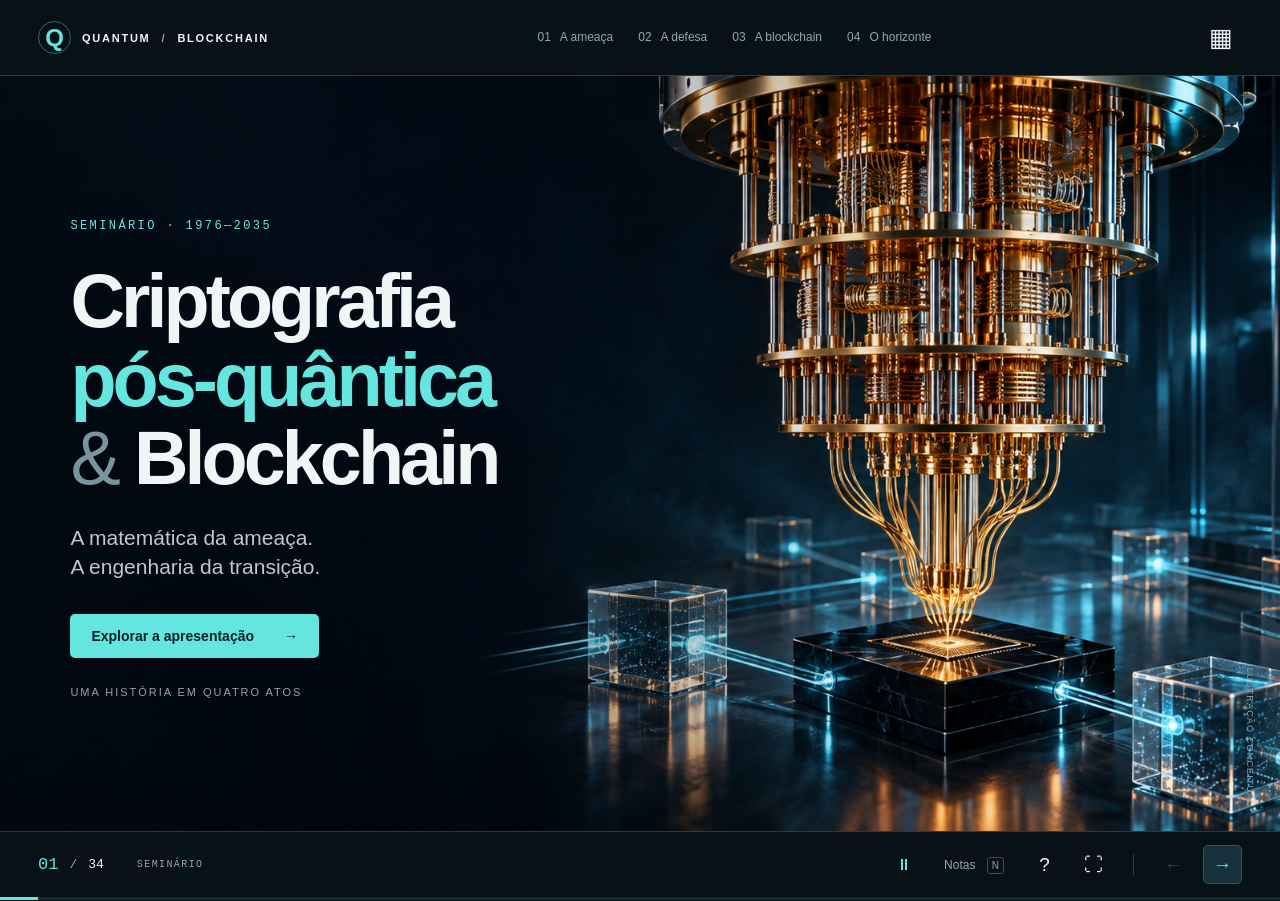
==== apresentacao.html @ 9f62d63a "aaa" ====
<!doctype html>
<html lang="pt-BR">
<head>
  <meta charset="utf-8">
  <meta name="viewport" content="width=device-width,initial-scale=1">
  <meta name="theme-color" content="#071218">
  <title>Criptografia pós-quântica & Blockchain</title>
  <style>@charset "UTF-8";
:root{--bg:#071218;--panel:#0c2029;--fg:#f0f5f5;--muted:#91a8af;--cyan:#65e5df;--amber:#efb86e;--line:#263b44;--danger:#ffb194;--pad:clamp(30px,5.5vw,104px);color-scheme:dark;font-family:"Segoe UI",Arial,sans-serif;background:var(--bg);color:var(--fg)}
*{box-sizing:border-box}body{margin:0;overflow:hidden}button,a,input,select{-webkit-tap-highlight-color:transparent}button{font:inherit;color:inherit;cursor:pointer}button:disabled{opacity:.32;cursor:default}button:focus-visible,a:focus-visible,input:focus-visible,select:focus-visible{outline:2px solid var(--cyan);outline-offset:5px}a{color:inherit;text-decoration:none}a:hover{color:var(--cyan)}button{border:0;background:none}p{line-height:1.52;margin:0 0 1em;color:#b9c9ce}h1,h2,h3{margin:0;font-weight:560;letter-spacing:-.035em;line-height:1.08}h1{font-size:clamp(48px,5.9vw,102px);line-height:1.04;font-weight:620;letter-spacing:-.052em}h2{font-size:clamp(36px,4.15vw,70px);margin-bottom:24px}h3{font-size:clamp(22px,1.8vw,32px);line-height:1.2;letter-spacing:-.025em}strong{font-weight:600}small,.small{font-size:15px;line-height:1.5}.cyan{color:var(--cyan)}.amber{color:var(--amber)}.muted{color:var(--muted)}.mono,.eyebrow,.demo-label,.year,.status{font-family:Consolas,"Courier New",monospace}.eyebrow{font-size:12px;letter-spacing:.2em;font-weight:500;color:var(--cyan);margin:0 0 24px}.intro{font-size:clamp(20px,1.64vw,27px);line-height:1.45;max-width:940px}.narrow{max-width:880px}.topbar{height:76px;display:flex;align-items:center;justify-content:space-between;padding:0 38px;position:relative;z-index:5;border-bottom:1px solid var(--line);background:var(--bg)}.brand{display:flex;align-items:center;gap:11px;font-size:11px;letter-spacing:.16em;font-weight:600;white-space:nowrap}.brand-mark{font-size:24px;color:var(--cyan);letter-spacing:-.13em;border:1px solid #41636b;border-radius:50%;height:33px;width:33px;display:grid;place-items:center;padding-right:3px}.topbar nav{display:flex;gap:25px}.topbar nav button{color:var(--muted);font-size:12px;padding:8px 0;display:flex;gap:9px;align-items:center;border-bottom:1px solid transparent}.topbar nav button.active{color:var(--cyan);border-color:var(--cyan)}.topbar nav button:hover{color:var(--fg)}.icon-button{font-size:25px;width:42px;height:42px;border-radius:8px}.icon-button:hover{background:var(--panel)}
#deck{height:calc(100dvh - 145px);position:relative;isolation:isolate}.slide{position:absolute;inset:0;display:none;overflow-y:auto;overflow-x:hidden;padding:clamp(26px,4vh,52px) var(--pad) 28px;background:var(--bg);font-size:clamp(17px,1.28vw,21px)}.slide.active{display:flex;flex-direction:column;animation:arrive .45s ease both}.slide>*{flex-shrink:0}.slide .notes{display:none}.background{position:absolute;inset:0;width:100%;height:100%;object-fit:cover;z-index:-2}.cover,.image-slide,.closing{isolation:isolate}.cover{justify-content:center!important}.cover .background{object-position:70% 50%}.cover-shade,.image-shade,.closing-shade{position:absolute;inset:0;background:linear-gradient(90deg,rgba(3,12,19,.58) 0%,rgba(3,12,19,.25) 46%,transparent 73%);z-index:-1}.cover-content{max-width:740px;padding:12px 0}.cover-content .eyebrow{margin-bottom:27px}.title-amp{color:#78949c;font-weight:350}.lead{font-size:clamp(21px,1.6vw,28px);margin:25px 0 32px;line-height:1.4;color:#b6cbd2}.primary,.secondary{padding:14px 21px;border-radius:5px;font-size:14px;font-weight:600;display:inline-flex;align-items:center;justify-content:center;gap:30px;transition:background .15s,transform .15s}.primary{background:var(--cyan);color:#072127}.primary:hover:not(:disabled){background:#9ef9f1;transform:translateY(-1px)}.secondary{border:1px solid #3a5965;background:#10252d}.secondary:hover:not(:disabled){border-color:var(--cyan);background:#183b42}.cover-caption{font-size:11px;text-transform:uppercase;letter-spacing:.18em;color:#8da7b0;margin-top:28px}.image-caption{position:absolute;right:25px;bottom:24px;font-size:9px;color:#8ca5ac;letter-spacing:.13em;writing-mode:vertical-rl}.footnote{font-size:12px;color:var(--muted);line-height:1.5;margin:24px 0 0;max-width:1250px}.footnote a{border-bottom:1px solid #4c6870}.act-grid{display:grid;grid-template-columns:repeat(4,1fr);gap:0;margin:26px 0 0;flex:1}.act-card{text-align:left;border-top:1px solid #48606a;border-right:1px solid var(--line);padding:25px 26px 20px;display:flex;flex-direction:column;position:relative;transition:background .2s}.act-card:first-child{padding-left:0}.act-card:last-child{border-right:0}.act-card:hover{background:linear-gradient(135deg,#19384288,transparent)}.act-no{font-size:52px;line-height:1;color:#47636c;margin-bottom:28px;font-weight:300}.act-card .mono{font-size:13px;letter-spacing:.09em}.act-card h3{margin:16px 0 19px;min-height:72px}.act-card p{font-size:17px;max-width:260px}.act-link{font-size:12px;display:flex;justify-content:space-between;color:var(--cyan);margin-top:auto;padding-top:20px}.split{display:grid;grid-template-columns:1fr 1.1fr;gap:7%;align-items:center;flex:1}.line-item{padding:20px 0;border-top:1px solid var(--line)}.line-item h3{font-size:23px;margin-bottom:9px}.line-item p{font-size:18px;margin:0;max-width:560px}.demo-box{padding:28px;background:linear-gradient(140deg,#112b35,#0b1b23);border:1px solid #2a4651;border-radius:10px;box-shadow:0 25px 80px #0002}.demo-label{font-size:11px;letter-spacing:.09em;color:var(--cyan);display:flex;justify-content:space-between;gap:20px;margin-bottom:24px}.demo-label span{color:var(--muted);font-size:10px}.exchange{display:grid;grid-template-columns:1fr 32px 1fr;text-align:center;gap:10px;padding:8px 0 30px}.exchange>div{display:flex;flex-direction:column;gap:8px}.person{letter-spacing:.16em;font-size:12px;color:var(--cyan)}.exchange strong{font-family:Consolas,monospace;font-size:33px}.exchange small{color:var(--muted);font-size:12px}.exchange code{font-size:13px;margin-top:18px;color:var(--amber);white-space:nowrap}.exchange-sign{font-size:29px;align-self:center;color:var(--muted)}.result{margin-top:22px;padding:18px 20px;border-left:2px solid var(--cyan);background:#69e2dc08;font-size:17px;line-height:1.5;color:#d4e8e9;min-height:70px}.result.warn{border-color:var(--amber);background:#efb86e0b;color:#f0c997}.result.success{border-color:var(--cyan)}.compare-columns{display:grid;grid-template-columns:1fr 1fr;gap:8%;flex:1;align-items:center}.compare-columns>article+article{border-left:1px solid var(--line);padding-left:14%}.compare-columns .mono{font-size:13px;letter-spacing:.16em}.equation{font-size:clamp(44px,4.8vw,80px);font-family:Consolas,monospace;color:#f2f7f7;margin:27px 0}.equation span{color:var(--cyan)}.compare-columns p{font-size:19px;margin-top:18px}.takeaway{margin-top:30px;display:flex;gap:36px;align-items:center;border-top:1px solid #41636b;padding:24px 0 0}.takeaway strong{font-size:22px;white-space:nowrap;color:var(--cyan)}.takeaway span{font-size:17px;color:var(--muted);line-height:1.5}.small-callout{padding:16px 0 16px 18px;border-left:2px solid #557a85;font-size:16px;color:#a9c0c8;line-height:1.5;margin:24px 0}.text-button{font-size:13px;color:var(--muted);padding:12px;text-decoration:underline;text-underline-offset:4px}.text-button:hover{color:var(--cyan)}.period-row{display:flex;justify-content:space-between;gap:8px;margin:36px 0 28px}.period-row>div{flex:1;border:1px solid var(--line);padding:16px 8px;text-align:center;background:#0b1b22;transition:.25s}.period-row small{display:block;font-size:12px;color:var(--muted)}.period-row b{font-family:Consolas,monospace;font-size:43px;font-weight:400;display:block;margin-top:10px}.period-row.revealed>div:first-child,.period-row.revealed>div:last-child{border-color:var(--cyan);color:var(--cyan);background:#20484e}.shor-answer{border-top:1px solid var(--line);padding-top:25px;min-height:180px}.shor-answer .mono{font-size:11px}.shor-answer h3{margin:18px 0 12px;font-size:29px}.shor-answer p{font-size:18px;margin:0}.display-word{font-size:clamp(40px,4vw,64px);margin:25px 0;line-height:1.02}.display-word.medium{font-size:clamp(38px,3.6vw,58px)}.tag-line{font-family:Consolas,monospace;font-size:13px;padding:17px 0;border-top:1px solid var(--line);border-bottom:1px solid var(--line);margin:24px 0;color:#9db8c0}.attack-compare strong{font-size:17px}.hardware-grid{display:grid;grid-template-columns:.85fr 1.4fr;gap:9%;align-items:center;flex:1}.hardware-intro .mono,.hardware-chart>.mono{font-size:12px;letter-spacing:.12em}.giant{display:block;font-size:clamp(72px,8.5vw,150px);line-height:1.15;font-weight:350;letter-spacing:-.065em}.hardware-intro p{font-size:18px;max-width:320px;margin-top:20px}.hbar-row{margin:30px 0}.hbar-row>div:first-child{display:flex;justify-content:space-between;font-size:18px;gap:10px}.bar-track{height:27px;background:#122c36;margin:12px 0}.bar-track i{height:100%;background:var(--cyan);display:block;min-width:3px}.hbar-row small{font-size:13px;color:var(--muted)}.image-content{max-width:49%;margin:auto 0}.image-shade{background:linear-gradient(90deg,#06121cf2 0%,#06121cdc 32%,#06121c40 65%,transparent)}.image-content .line-item{max-width:500px}.highlight-statement{margin:25px 0 0;font-size:23px;color:var(--amber);max-width:500px}.mosca-equation{font:clamp(60px,6vw,96px) Consolas,monospace;color:var(--cyan);margin:22px 0}.mosca-equation b{color:var(--muted);font-weight:300}.range-label{display:flex;align-items:center;justify-content:space-between;font-size:15px;gap:15px;margin:22px 0 14px}.range-label output{color:var(--cyan);font:15px Consolas,monospace;white-space:nowrap}input[type=range]{width:100%;accent-color:var(--cyan);height:22px;cursor:pointer}select{width:100%;background:#102731;color:var(--fg);padding:12px 15px;border:1px solid #36515d;border-radius:4px;font:17px inherit}.lattice-slide{isolation:isolate}.lattice-art{position:absolute;right:0;top:0;height:100%;width:38%;object-fit:cover;z-index:-1;mask-image:linear-gradient(to right,transparent,#000 22%)}.lattice-content{width:65%}.lattice-content h2{font-size:clamp(36px,3.8vw,63px)}.lattice-content .intro{max-width:660px}.family-list{margin-top:23px;max-width:750px}.family-list article{display:flex;gap:22px;border-top:1px solid #2b4752;padding:17px 0}.family-list article>span{font:13px Consolas,monospace;color:var(--cyan);padding-top:7px}.family-list h3{font-size:24px;margin-bottom:7px}.family-list p{font-size:17px;margin:0}.milestones{display:grid;grid-template-columns:repeat(4,1fr);gap:28px;margin:30px 0;flex:1;align-content:center}.year{font-size:clamp(37px,3.6vw,61px);font-weight:300;letter-spacing:-.06em;display:block;margin-bottom:20px}.milestones article{border-top:1px solid var(--line);padding-top:22px}.milestones h3{font-size:23px;margin-bottom:16px}.milestones p{font-size:17px}.standards-strip{display:grid;grid-template-columns:repeat(3,1fr);border:1px solid #294a55;border-radius:6px;background:#0b222c}.standards-strip>div{padding:19px 25px;border-right:1px solid #294a55;display:flex;flex-direction:column;gap:7px}.standards-strip>div:last-child{border:0}.standards-strip span{font:11px Consolas,monospace;color:var(--muted)}.standards-strip strong{font-size:25px;color:var(--cyan)}.standards-strip small{font-size:14px;color:var(--muted)}.key-grid{display:grid;grid-template-columns:repeat(8,1fr);gap:7px;margin:30px 0}.key-grid span{border:1px solid #385965;background:#0b1a21;padding:16px 0;text-align:center;font:22px Consolas,monospace}.key-grid span.used{color:var(--muted);background:#26434c;text-decoration:line-through}.key-grid span.current{border-color:var(--cyan);box-shadow:0 0 0 1px var(--cyan)}.key-grid span.reused{border-color:var(--danger);color:var(--danger);background:#553428}.button-row{display:flex;gap:10px;flex-wrap:wrap}.button-row .primary,.button-row .secondary{font-size:12px;padding:12px 14px}.chart-heading{display:flex;justify-content:space-between;align-items:center;gap:25px}.chart-heading .intro{font-size:19px;margin:0}.segmented{display:flex;padding:4px;background:#0c222c;border:1px solid var(--line);border-radius:6px;flex-shrink:0}.segmented button{font-size:12px;padding:10px 14px;border-radius:3px}.segmented button[aria-pressed=true]{background:#24454f;color:var(--cyan)}.size-chart{display:grid;gap:24px;margin:36px 0 5px;flex:1;align-content:center}.size-row{display:grid;grid-template-columns:230px 1fr 170px;gap:24px;align-items:center}.size-name strong{font-size:20px;display:block}.size-name small{font-size:12px;color:var(--muted)}.size-bar-track{height:28px;background:#112934}.size-bar{height:100%;min-width:4px;background:var(--cyan);transition:width .45s ease}.size-row:first-child .size-bar{background:#8ba7b0}.size-row:last-child .size-bar{background:var(--amber)}.size-number{text-align:right}.size-number strong{font:25px Consolas,monospace;display:block}.size-number small{color:var(--muted);font-size:12px}.choice-list{margin-top:20px}.choice-list button{width:100%;display:flex;gap:20px;text-align:left;padding:19px 10px;border-top:1px solid var(--line)}.choice-list button>b{font:12px Consolas,monospace;color:var(--cyan);padding-top:5px}.choice-list button>span{font-size:20px}.choice-list button small{display:block;font-size:13px;color:var(--muted);margin-top:7px}.choice-list button[aria-pressed=true]{background:#13313b}.terminal-line{display:flex;flex-direction:column;gap:10px;border-top:1px solid var(--line);padding:17px 0}.terminal-line>span{font-size:11px;color:var(--muted);text-transform:uppercase;letter-spacing:.08em}.terminal-line code{font-size:19px;color:var(--cyan)}.explorer .small{margin:20px 0 0;font-size:13px}.volume-display{padding-left:40px;border-left:1px solid #375761}.volume-display>.mono{font-size:12px;letter-spacing:.1em}.volume-display>.giant{margin:23px 0;font-size:clamp(65px,7.5vw,130px)}.volume-display>span:not(.mono){font-size:19px;color:var(--muted)}.volume-baseline{display:flex;justify-content:space-between;gap:15px;font-size:19px;margin-top:28px;border-top:1px solid var(--line);padding-top:21px}.volume-baseline span{color:var(--muted)}.proposal-title{display:flex;gap:50px;align-items:center;margin:18px 0 30px}.proposal-number{font:clamp(85px,10vw,160px) Consolas,monospace;line-height:1;color:#65e5df;letter-spacing:-.08em}.status{display:inline-block;color:var(--amber);font-size:11px;border-bottom:1px solid #785736;padding:0 0 8px;margin-bottom:12px}.proposal-title h3{font-size:31px}.compact{flex:1;align-items:start}.compact h3{font-size:26px;margin:15px 0}.compact p{font-size:18px}.decision-grid{display:grid;grid-template-columns:1fr 1fr;gap:32px;margin-top:14px}.decision-grid>button{border-top:1px solid #49717c;text-align:left;padding:24px;background:linear-gradient(150deg,#112a34,transparent);transition:background .2s}.decision-grid>button:hover,.decision-grid>button[aria-pressed=true]{background:#163b45}.decision-grid .mono{font-size:12px}.decision-grid h3{font-size:35px;margin:20px 0 15px}.decision-grid p{font-size:18px;margin:0}.decision-grid .act-link{padding-top:16px}.falcon-grid{display:grid;grid-template-columns:1.1fr 1fr;align-items:center;flex:1;gap:8%}.falcon-metric>.mono{font-size:12px}.falcon-metric .giant{font-size:clamp(80px,9vw,160px);margin:22px 0}.falcon-metric .giant span{font-size:.3em;margin-left:12px;letter-spacing:0}.falcon-metric p{font-size:20px;line-height:1.6}.horizon{display:grid;grid-template-columns:repeat(4,1fr);gap:30px;margin:40px 0 24px;align-content:center;flex:1}.horizon article{border-top:2px solid #496775;padding-top:25px}.horizon .qday{border-color:var(--amber);border-top-style:dashed}.horizon h3{font-size:23px;margin-bottom:16px}.horizon p{font-size:18px}.action-list{margin:25px 0;flex:1;display:grid;align-content:center}.action-list article{display:grid;grid-template-columns:55px .8fr 1fr;gap:30px;padding:25px 0;border-top:1px solid #34535f;align-items:center}.action-list article>span{font:17px Consolas,monospace;color:var(--cyan)}.action-list h3{font-size:27px}.action-list p{margin:0;font-size:19px}.quiz-wrap{max-width:1070px;width:100%;margin:auto}.quiz-progress{display:flex;align-items:center;justify-content:space-between}.quiz-progress .mono{font-size:12px;letter-spacing:.12em}.quiz-question{font-size:30px;margin:16px 0 25px;min-height:38px}.quiz-options{display:grid;grid-template-columns:repeat(3,1fr);gap:15px}.quiz-option{border:1px solid #335761;background:#102832;padding:20px;text-align:left;min-height:115px;font-size:18px;line-height:1.4}.quiz-option:hover:not(:disabled){border-color:var(--cyan)}.quiz-option.correct{border-color:var(--cyan);background:#1d4a45;opacity:1}.quiz-option.wrong{border-color:var(--danger);background:#4b2c24;opacity:1}.quiz-option span{display:block;font:12px Consolas,monospace;color:var(--muted);margin-bottom:12px}.quiz-wrap>.primary{margin-top:20px}.closing{justify-content:center}.closing .background{opacity:.6;object-position:80% 50%}.closing-shade{background:linear-gradient(90deg,#071218fa 5%,#071218b8 53%,#07121833)}.closing-content h2{font-size:clamp(45px,4.7vw,80px);line-height:1.08}.closing-content .intro{margin-top:28px;font-size:22px}.closing-question{font-size:23px;color:var(--amber);line-height:1.45;border-left:2px solid var(--amber);padding-left:20px;margin:27px 0}.reference-grid{display:grid;grid-template-columns:1fr 1fr;gap:7%;margin:10px 0;flex:1}.reference-grid h3{font-size:20px;margin:14px 0 9px;color:var(--cyan)}.reference-grid a{display:block;border-bottom:1px solid var(--line);padding:10px 0;font-size:16px;color:#c4d5da}.reference-grid a:hover{color:var(--cyan)}.references .intro{font-size:17px}.references h2{margin-bottom:20px}
.toolbar{height:66px;position:relative;z-index:6;background:var(--bg);border-top:1px solid var(--line);padding:0 38px;display:flex;align-items:center;justify-content:space-between}.slide-meta{display:flex;align-items:center;gap:11px;font:13px Consolas,monospace}#slide-current{color:var(--cyan);font-size:17px}#slide-chapter{margin-left:22px;font-size:10px;letter-spacing:.14em}.tools{display:flex;align-items:center;gap:10px}.tools button{height:39px;min-width:39px;border:1px solid transparent;border-radius:5px;font-size:19px}.tools button:hover:not(:disabled){background:#16313b;border-color:#385a66}#notes-toggle{font-size:12px;padding:0 10px;color:var(--muted)}kbd{font-family:inherit;font-size:10px;border:1px solid #36515c;border-radius:3px;padding:2px 4px;margin-left:8px}.separator{height:22px;width:1px;background:var(--line);margin:0 10px}#next{background:#16313b;color:var(--cyan);border-color:#36515d}#prev{color:var(--muted)}.progress-track{height:3px;background:#122c36}#deck-progress{height:100%;background:var(--cyan);width:4.16%;transition:width .3s}.sr-only{position:absolute;width:1px;height:1px;padding:0;overflow:hidden;clip:rect(0,0,0,0);white-space:nowrap}#notes-panel{position:fixed;z-index:10;right:25px;bottom:84px;width:min(560px,calc(100vw - 50px));max-height:55vh;overflow:auto;background:#132d36;border:1px solid #3e606c;border-radius:10px;box-shadow:0 30px 100px #000b;padding:24px;font-size:17px;line-height:1.65}.notes-head{display:flex;justify-content:space-between;align-items:center;margin-bottom:17px}.notes-head .mono{font-size:10px;color:var(--cyan);letter-spacing:.16em}.notes-head button{font-size:28px}#notes-content a{color:var(--cyan);text-decoration:underline}dialog{background:#0a1c24;color:var(--fg);border:1px solid #365b66;border-radius:12px;padding:30px;max-width:calc(100vw - 50px);box-shadow:0 35px 120px #0009}dialog::backdrop{background:#020a10d9;backdrop-filter:blur(8px)}#overview{width:1150px;max-height:85vh}#help{width:650px;max-height:85vh}.dialog-head{display:flex;justify-content:space-between;align-items:start;gap:30px;margin-bottom:25px}.dialog-head h2{font-size:35px;margin:0}.dialog-head .eyebrow{margin-bottom:10px}#overview-grid{display:grid;grid-template-columns:repeat(4,1fr);gap:12px}#overview-grid button{padding:18px;background:#122d37;border:1px solid #294a56;border-radius:5px;text-align:left;min-height:115px;line-height:1.35;font-size:15px}#overview-grid button[aria-current=true]{border-color:var(--cyan)}#overview-grid button:hover{background:#1b414c}#overview-grid button span{display:block;font:12px Consolas,monospace;color:var(--cyan);margin-bottom:14px}.shortcut-list{display:grid;grid-template-columns:1fr 1fr;gap:17px;margin:25px 0 30px}.shortcut-list dt{color:var(--cyan);font:14px Consolas,monospace}.shortcut-list dd{margin:0;font-size:16px;color:#b1c7ce}#help p{font-size:16px}#toast{position:fixed;z-index:100;bottom:85px;left:50%;transform:translateX(-50%);background:#20414c;border:1px solid #507480;padding:14px 22px;border-radius:6px;max-width:90vw;font-size:15px}.no-script{position:fixed;inset:0;background:var(--bg);display:grid;place-items:center;font-size:25px;z-index:99}@keyframes arrive{from{opacity:0;transform:translateY(12px)}to{opacity:1;transform:translateY(0)}}
@media(min-width:1700px){.slide{padding-top:5vh}.demo-box{padding:38px}.line-item{padding:26px 0}.size-chart{gap:35px}.family-list article{padding:22px 0}.act-card h3{min-height:85px}}
@media(max-height:790px) and (min-width:1000px){.topbar{height:60px}#deck{height:calc(100dvh - 119px)}.toolbar{height:56px}.slide{padding-top:24px;padding-bottom:20px}.eyebrow{margin-bottom:16px}h2{font-size:clamp(36px,3.8vw,56px);margin-bottom:18px}h1{font-size:clamp(48px,5.4vw,80px)}.lead{margin:20px 0 22px}.cover-caption{margin-top:20px}.act-no{font-size:39px;margin-bottom:18px}.act-grid{margin-top:18px}.act-card{padding-top:20px}.act-card h3{font-size:26px;min-height:62px;margin:12px 0}.act-card p{font-size:16px}.footnote{margin-top:17px;font-size:11px}.line-item{padding:15px 0}.line-item h3{font-size:22px}.line-item p{font-size:17px}.intro{font-size:21px}.demo-box{padding:22px}.range-label{margin-top:16px}.compare-columns p{font-size:17px}.equation{font-size:60px;margin:20px 0}.takeaway{margin-top:20px;padding-top:17px}.takeaway strong{font-size:20px}.takeaway span{font-size:15px}.display-word{font-size:50px;margin:19px 0}.tag-line{margin:17px 0;padding:13px 0}.hardware-intro p{font-size:17px}.small-callout{margin:18px 0;font-size:15px}.period-row{margin:24px 0}.shor-answer{min-height:153px;padding-top:20px}.shor-answer h3{font-size:25px;margin:15px 0 10px}.family-list{margin-top:15px}.family-list article{padding:13px 0}.family-list h3{font-size:22px}.family-list p{font-size:16px}.milestones{margin:15px 0;gap:22px}.year{font-size:46px;margin-bottom:15px}.milestones p{font-size:16px}.milestones h3{font-size:21px}.standards-strip>div{padding:14px 20px}.size-chart{gap:22px;margin-top:28px}.size-name strong{font-size:19px}.proposal-title{margin:10px 0 22px}.proposal-number{font-size:112px}.decision-grid{margin-top:6px}.decision-grid>button{padding:20px}.decision-grid h3{font-size:30px;margin:14px 0}.decision-grid p{font-size:17px}.decision-grid .act-link{padding-top:12px}.result{font-size:16px;margin-top:17px;padding:14px 17px;min-height:63px}.horizon{margin:20px 0;gap:25px}.horizon h3{font-size:22px}.horizon p{font-size:16px}.action-list article{padding:20px 0}.action-list h3{font-size:25px}.action-list p{font-size:18px}.closing-content h2{font-size:58px}.closing-content .intro{font-size:20px;margin-top:20px}.closing-question{font-size:21px;margin:20px 0}.reference-grid a{padding:8px 0;font-size:15px}.reference-grid h3{font-size:18px;margin:10px 0 5px}.quiz-option{min-height:95px;padding:15px;font-size:17px}.quiz-question{font-size:27px}.quiz-wrap>.primary{margin-top:15px}}
@media(max-width:999px){.topbar{padding:0 22px;height:64px}.topbar nav{gap:16px}.topbar nav span{display:none}#deck{height:calc(100dvh - 127px)}.toolbar{height:60px;padding:0 22px}.slide{padding:30px;overflow-y:auto}.split{gap:35px}.act-grid{grid-template-columns:repeat(2,1fr);gap:20px}.act-card{border-right:0;padding:20px 0}.act-card p{max-width:none}.act-no{display:none}.act-card h3{min-height:unset}.act-link{padding-top:10px}.compare-columns{gap:35px}.compare-columns>article+article{padding-left:30px}.demo-box{padding:20px}.exchange{grid-template-columns:1fr 1fr}.exchange-sign{display:none}.exchange code{font-size:11px}.size-row{grid-template-columns:190px 1fr 120px;gap:15px}.size-number strong{font-size:21px}.size-name strong{font-size:17px}.chart-heading{align-items:flex-start}.chart-heading .intro{font-size:17px}.milestones{grid-template-columns:repeat(2,1fr);gap:20px;margin:10px 0}.milestones article{padding-top:15px}.milestones h3{font-size:21px}.year{font-size:38px;margin-bottom:10px}.milestones p{font-size:16px}.horizon{grid-template-columns:repeat(2,1fr);margin:15px 0;gap:20px}.horizon article{padding-top:15px}.horizon p{font-size:16px}.horizon h3{font-size:22px}.action-list article{grid-template-columns:35px 1fr;gap:15px}.action-list p{grid-column:2}.falcon-grid{gap:30px}.giant{font-size:80px}.family-list p{font-size:16px}.lattice-content{width:72%}.lattice-art{width:33%;opacity:.6}.image-content{max-width:65%}.takeaway{flex-direction:column;align-items:start;gap:12px}.takeaway strong{white-space:normal}.period-row b{font-size:32px}.demo-label{flex-direction:column;gap:5px}.shor-answer{min-height:200px}.volume-display{padding-left:25px}.toolbar #slide-chapter{display:none}}
@media(max-width:680px){.topbar{height:58px;padding:0 18px}.brand{font-size:9px;gap:7px;letter-spacing:.1em}.brand-mark{width:27px;height:27px;font-size:20px}.topbar nav{display:none}#deck{height:calc(100dvh - 119px)}.toolbar{height:58px;padding:0 15px}.slide{padding:27px 23px 28px;font-size:17px}.slide.active{display:block}h2{font-size:37px;margin-bottom:22px}h1{font-size:46px}.cover.active,.closing.active{display:flex}.cover .background{object-position:68% 50%;opacity:.5}.cover-shade{background:linear-gradient(90deg,#031019d9,#0310196b)}.cover-content{max-width:100%}.eyebrow{font-size:10px;letter-spacing:.13em;margin-bottom:19px}.lead{font-size:20px}.cover-caption{font-size:10px}.intro{font-size:20px}.act-grid{gap:15px;margin-top:28px}.act-card h3{font-size:23px}.act-card p{font-size:15px}.act-card .mono{font-size:11px}.act-link{font-size:11px}.split,.compare-columns,.hardware-grid,.falcon-grid{grid-template-columns:1fr;gap:28px}.compare-columns>article+article{border-left:0;padding:25px 0 0;border-top:1px solid var(--line)}.compare-columns article>.mono{display:block}.equation{font-size:57px;margin:20px 0}.compare-columns h3{font-size:26px}.compare-columns p{font-size:17px}.takeaway{margin-top:22px}.takeaway strong{font-size:21px}.takeaway span{font-size:16px}.footnote{font-size:11px;margin-top:25px}.demo-box{padding:20px}.line-item p{font-size:17px}.line-item h3{font-size:22px}.exchange{grid-template-columns:1fr 1fr}.exchange code{font-size:12px}.exchange strong{font-size:29px}.demo-box .primary{max-width:100%;font-size:13px;padding:12px 16px}.demo-label{margin-bottom:17px}.display-word,.display-word.medium{font-size:42px!important}.period-row{margin:25px 0 20px;gap:5px}.period-row small{font-size:10px}.period-row>div{padding:12px 4px}.period-row b{font-size:32px}.shor-answer{min-height:165px;padding-top:20px}.shor-answer h3{font-size:24px}.shor-answer p{font-size:17px}.small-callout{font-size:15px}.hardware-intro .giant{font-size:92px}.hardware-intro p{max-width:none}.hardware-chart{margin-top:4px}.hbar-row>div:first-child{font-size:16px}.image-slide .background{object-position:69% center;opacity:.5}.image-content{max-width:100%}.image-shade{background:#04121bb3}.image-caption{font-size:8px;right:6px}.highlight-statement{font-size:22px}.mosca-equation{font-size:67px}.range-label{font-size:13px}.range-label output{font-size:14px}.lattice-content{width:100%}.lattice-content h2{font-size:37px}.lattice-art{width:100%;opacity:.17;mask-image:none}.family-list{margin-top:30px}.family-list h3{font-size:23px}.family-list p{font-size:17px}.standards-strip{grid-template-columns:1fr}.standards-strip>div{border-right:0;border-bottom:1px solid #294a55;padding:15px 20px;display:grid;grid-template-columns:1fr 1fr}.standards-strip small{grid-column:1/-1}.milestones{gap:20px 15px}.milestones h3{font-size:20px}.milestones p{font-size:15px}.year{font-size:37px}.key-grid{gap:5px}.key-grid span{font-size:18px;padding:13px 0}.chart-heading{flex-direction:column;gap:20px}.size-chart{margin:30px 0;gap:27px}.size-row{grid-template-columns:1fr 110px;gap:10px}.size-bar-track{grid-row:2;grid-column:1/-1;height:21px}.size-number{grid-column:2;grid-row:1}.size-name strong{font-size:19px}.size-name small{font-size:11px}.size-number strong{font-size:22px}.segmented{width:100%}.segmented button{flex:1;font-size:12px;padding:10px 8px}.terminal-line code{font-size:17px}.choice-list button>span{font-size:19px}.volume-display{border-left:0;border-top:1px solid var(--line);padding:25px 0 0}.volume-display>.giant{font-size:77px}.volume-baseline{font-size:18px}.proposal-title{gap:24px;margin:30px 0}.proposal-number{font-size:88px}.proposal-title h3{font-size:23px}.status{font-size:9px}.decision-grid{grid-template-columns:1fr;gap:15px}.decision-grid>button{padding:22px}.decision-grid h3{font-size:28px;margin:17px 0}.decision-grid h3 br{display:none}.decision-grid p{font-size:17px}.decision-grid .act-link{padding-top:14px}.falcon-metric .giant{font-size:100px}.falcon-metric p{font-size:18px}.horizon{gap:25px 20px;margin-top:30px}.horizon h3{font-size:21px}.horizon p{font-size:16px}.action-list{margin-top:25px}.action-list h3{font-size:24px}.action-list p{font-size:17px}.quiz-wrap{margin-top:15px}.quiz-question{font-size:25px;line-height:1.3}.quiz-options{grid-template-columns:1fr;gap:10px}.quiz-option{min-height:unset;padding:16px;font-size:17px}.quiz-option span{display:inline;margin-right:13px}.result{font-size:16px;padding:15px}.closing-content h2{font-size:40px}.closing-content .intro{font-size:18px}.closing-content .intro br{display:none}.closing-question{font-size:19px}.closing .background{opacity:.25}.reference-grid{grid-template-columns:1fr;gap:10px}.reference-grid h3{font-size:21px;margin-top:20px}.reference-grid a{font-size:15px;padding:12px 0}.references .intro{font-size:16px}.toolbar .tools{gap:3px}.tools button{min-width:33px;height:35px}.separator{margin:0 5px}#notes-toggle{font-size:11px;padding:0 6px}kbd{display:none}.slide-meta{gap:7px;font-size:11px}#slide-current{font-size:15px}#overview-grid{grid-template-columns:repeat(2,1fr);gap:9px}#overview-grid button{font-size:13px;padding:14px;min-height:105px}dialog{padding:22px;max-width:calc(100vw - 25px)}.dialog-head h2{font-size:30px}.shortcut-list{grid-template-columns:1fr 1.1fr;gap:18px 10px}.shortcut-list dd{font-size:14px}.shortcut-list dt{font-size:12px}#notes-panel{right:12px;bottom:75px;width:calc(100vw - 24px);padding:20px;font-size:16px}#notes-content{font-size:16px}}
@media(max-height:790px) and (min-width:1000px){.choice-list button{padding:13px 8px}.terminal-line{padding:12px 0}.explorer .demo-label{margin-bottom:14px}.explorer .result{font-size:15px}}
.dh-calcs{display:flex;flex-wrap:wrap;gap:4px 20px;font-size:13px;margin-top:6px}
@media(prefers-reduced-motion:reduce){*,*::before,*::after{animation:none!important;transition:none!important;scroll-behavior:auto!important}}
@media print{@page{size:landscape;margin:0}body{overflow:visible;background:var(--bg);print-color-adjust:exact;-webkit-print-color-adjust:exact}.topbar,.toolbar,.progress-track,dialog,#notes-panel,#toast,.image-caption,button{display:none!important}#deck{height:auto}.slide,.slide.active{display:flex!important;flex-direction:column;position:relative;inset:auto;width:297mm;height:210mm;overflow:hidden;page-break-after:always;break-after:page;padding:17mm 18mm;animation:none;font-size:15px}.slide:last-child{page-break-after:auto}h1{font-size:64px}h2{font-size:42px}h3{font-size:22px}.intro{font-size:19px}.split{display:grid;grid-template-columns:1fr 1.1fr}.act-grid{grid-template-columns:repeat(4,1fr)}.act-card,.decision-grid>button,.quiz-option{display:flex!important}.act-card{padding:18px}.act-card:first-child{padding-left:0}.act-card h3{font-size:22px}.act-card p{font-size:15px}.cover .background,.closing .background{height:100%}.compare-columns{grid-template-columns:1fr 1fr}.compare-columns>article+article{border-top:0;border-left:1px solid var(--line);padding:0 0 0 35px}.footnote{font-size:10px}.result{font-size:14px}.demo-box{padding:20px}.image-content{max-width:50%}.lattice-content{width:65%}.lattice-art{width:38%;opacity:1}.family-list p{font-size:16px}.milestones{grid-template-columns:repeat(4,1fr)}.horizon{grid-template-columns:repeat(4,1fr)}.standards-strip{grid-template-columns:repeat(3,1fr)}.standards-strip>div{display:flex}.reference-grid{grid-template-columns:1fr 1fr}.reference-grid a{font-size:13px;padding:7px 0}.action-list article{padding:20px 0}.closing-content h2{font-size:54px}.size-chart{gap:25px}.size-row{grid-template-columns:200px 1fr 150px}.size-bar-track{grid-row:auto;grid-column:auto}.size-number{grid-column:auto;grid-row:auto}input[type=range]{pointer-events:none}}
</style>
  <style>/* Native animated diagrams and local labs. No runtime dependencies. */
.slide[data-act="3"]{isolation:isolate}.chain-atmosphere{position:absolute;inset:0;overflow:hidden;z-index:-1;pointer-events:none;opacity:.12;mask-image:linear-gradient(120deg,transparent 8%,#000 95%)}.ambient-rail{position:absolute;display:flex;right:-170px;bottom:50px;transform:rotate(-13deg);width:1600px}.ambient-unit{display:flex;align-items:center}.ambient-block{width:150px;height:148px;border:1px solid var(--cyan);border-radius:10px;transform:skewY(5deg);padding:17px;color:var(--cyan);background:linear-gradient(140deg,#24515b55,#091c25);box-shadow:inset 6px 0 #65e5df0c;animation:block-commit 10s infinite;animation-delay:calc(var(--order)*-1.4s)}.ambient-block b{font:12px Consolas,monospace;display:block;margin-bottom:15px}.ambient-block i{display:block;height:5px;background:var(--cyan);margin:9px 0;width:75%;transform-origin:left;animation:tx-fill 10s infinite;animation-delay:calc(var(--order)*-1.4s)}.ambient-block i:nth-of-type(2){width:90%;animation-delay:calc(var(--order)*-1.4s + .3s)}.ambient-block i:nth-of-type(3){width:60%;animation-delay:calc(var(--order)*-1.4s + .6s)}.ambient-block small{font:9px Consolas,monospace;display:block;margin-top:17px}.ambient-link{width:75px;height:1px;background:var(--cyan);position:relative}.ambient-link::after{content:"";display:block;height:5px;width:14px;border-radius:3px;background:var(--cyan);position:absolute;top:-2px;box-shadow:0 0 12px var(--cyan);animation:packet-pass 3s linear infinite;animation-delay:calc(var(--order)*-.45s)}.slide:not(.active) .chain-atmosphere *,.slide:not(.active) .chain-atmosphere *::after,.motion-paused .chain-atmosphere *,.motion-paused .chain-atmosphere *::after,.motion-paused .parallel-lanes i,.motion-paused .flow-blocks .building{animation-play-state:paused!important}
@keyframes block-commit{0%,15%{border-color:#527681;box-shadow:none}50%,65%{border-color:var(--cyan);box-shadow:0 0 25px #65e5df77,inset 0 0 20px #65e5df22}100%{border-color:#527681;box-shadow:none}}
@keyframes tx-fill{0%,10%{transform:scaleX(.08);opacity:.15}35%,80%{transform:scaleX(1);opacity:1}100%{transform:scaleX(.08);opacity:.15}}
@keyframes packet-pass{0%{left:0;opacity:0}15%,85%{opacity:1}100%{left:61px;opacity:0}}
#motion-toggle{font-size:16px;color:var(--cyan)}
.blockchain-lab input:not([type=range]),.blockchain-lab textarea{width:100%;color:var(--fg);background:#07161e;border:1px solid #41616c;border-radius:5px;padding:12px 14px;font-family:inherit;font-size:17px;line-height:1.4;min-width:0}.blockchain-lab textarea{resize:vertical;min-height:105px;max-height:145px}.blockchain-lab select{font-family:inherit;font-size:15px}.blockchain-lab input:hover,.blockchain-lab textarea:hover{border-color:var(--cyan)}.flow-stages{display:grid;grid-template-columns:repeat(5,1fr);gap:17px;margin:20px 0}.flow-stages button{padding:20px 18px;border:1px solid #35535f;text-align:left;background:#0c2029e8;border-radius:7px;position:relative}.flow-stages button:not(:last-child)::after{content:'→';position:absolute;right:-15px;top:45%;color:#587880;font-size:15px}.flow-stages span{display:block;color:var(--muted);font:12px Consolas,monospace}.flow-stages b{font-size:23px;display:block;margin:17px 0 8px;font-weight:500}.flow-stages small{font-size:12px;color:var(--muted)}.flow-stages button[aria-pressed=true]{border-color:var(--cyan);background:#183b46}.flow-stages button[aria-pressed=true] span,.flow-stages button.done span{color:var(--cyan)}.flow-detail{display:grid;grid-template-columns:1fr 1.1fr;align-items:center;gap:50px;flex:1;margin:15px 0 25px;min-height:150px}.flow-detail .mono{font-size:11px;letter-spacing:.13em}.flow-detail h3{font-size:26px;margin:13px 0}.flow-detail p{font-size:17px;margin:0}.flow-blocks{display:flex;align-items:center;gap:12px}.flow-blocks>div{flex:1;border:1px solid #3c6770;border-radius:5px;padding:30px 10px;text-align:center;background:#123039d9;font:16px Consolas,monospace}.flow-blocks small{display:block;font:11px Consolas,monospace;color:var(--muted);margin-top:15px}.flow-blocks>span{color:var(--cyan)}#flow-new{border-style:dashed}#flow-new.confirmed{background:#1a4548;border:1px solid var(--cyan);color:var(--cyan)}.flow-blocks .building{animation:block-commit 2s infinite}
.hash-lab-grid{display:grid;grid-template-columns:1fr 1fr;gap:30px;flex:1;align-content:center}.hash-panel{padding:25px;background:#0b232eea;border:1px solid #2f525f;border-radius:8px;min-width:0}.hash-panel label{display:flex;justify-content:space-between;align-items:center;gap:15px;margin-bottom:16px}.hash-panel label .mono{font-size:12px;letter-spacing:.08em}.hash-panel label small{font-size:11px;color:var(--muted)}.hash-output-label{font:10px Consolas,monospace;color:var(--muted);letter-spacing:.05em;display:block;margin:19px 0 10px}.hash-digest{font:clamp(17px,1.6vw,25px)/1.9 Consolas,monospace;letter-spacing:.06em;word-break:break-all;overflow-wrap:anywhere;min-height:88px;color:#c5dfe3}.hash-digest .changed{color:var(--amber);background:#efb86e12}.hash-bottom{display:flex;align-items:center;justify-content:space-between;gap:25px;margin-top:26px}.hash-stats{display:flex;align-items:center;gap:17px}.hash-stats strong{font:36px Consolas,monospace;white-space:nowrap}.hash-stats span{font-size:13px;color:var(--muted);max-width:95px}.hash-bottom .button-row{gap:7px}.hash-bottom .secondary{font-size:12px;padding:12px 15px}
.linked-blocks{display:grid;grid-template-columns:repeat(3,1fr);gap:28px;margin:23px 0;flex:1;align-content:center}.linked-block{min-width:0;border:1px solid #315963;border-radius:8px;padding:23px;background:#0c232deb;position:relative}.linked-block:not(:last-child)::after{content:'→';position:absolute;right:-23px;top:53%;font-size:21px;color:var(--cyan)}.block-head{display:flex;justify-content:space-between;align-items:center;gap:8px;margin-bottom:23px;font:12px Consolas,monospace;color:var(--cyan)}.block-state{font-size:9px}.linked-block label{display:block;font-size:12px;color:var(--muted);margin-bottom:8px}.linked-block .chain-data{font-size:14px;padding:10px}.linked-block code{display:block;font:16px Consolas,monospace;color:var(--cyan);overflow-wrap:anywhere}.linked-block.modified .current-hash{color:var(--amber)}.linked-block.modified .block-state{color:var(--amber)}.linked-block.bad-link{border-color:var(--danger);background:#312425eb}.linked-block.bad-link .block-state,.linked-block.bad-link .previous-hash{color:var(--danger)}.linked-block.affected{border-color:var(--amber);border-style:dashed}.linked-block.affected .block-state{color:var(--amber)}.pow-box .range-label{margin-top:0}.pow-controls{display:grid;grid-template-columns:1fr 1fr;gap:20px;margin-top:18px}.pow-controls label{display:block;font-size:12px;color:var(--muted);margin-bottom:8px}.pow-controls input,.pow-controls select{height:45px}.pow-box .hash-digest{font-size:19px;line-height:1.8;margin:15px 0;min-height:68px}.pow-box .result{font-size:14px;min-height:72px}
.network-grid{display:grid;grid-template-columns:repeat(3,1fr);gap:26px;flex:1;align-content:center}.network-card{--network-color:var(--amber);text-align:left;border:1px solid #365560;border-top:3px solid var(--network-color);border-radius:5px;background:#0a202beb;padding:24px 26px;transition:background .2s;min-width:0}.network-card.eth{--network-color:#a9b8ff}.network-card.sol{--network-color:#a78bff}.network-card[aria-pressed=true]{background:#183843;border-color:var(--network-color);box-shadow:0 12px 50px #0002}.network-ticker{font:44px Consolas,monospace;letter-spacing:-.05em;color:var(--network-color);display:block;margin-bottom:10px}.network-card h3{font-size:23px}.network-card dl{margin:22px 0 0}.network-card dt{font-size:10px;text-transform:uppercase;letter-spacing:.1em;color:var(--muted);margin-top:16px}.network-card dd{font-size:16px;margin:6px 0 0;line-height:1.3}.contract-code{font:16px/1.85 Consolas,monospace;color:var(--cyan);margin:25px 0;padding:18px 20px;border-left:2px solid var(--cyan);background:#0b222ac9;white-space:pre-wrap}.contract-code span{font-size:12px;color:var(--muted)}.escrow-balances{display:flex;gap:50px;border-top:1px solid #34545f;border-bottom:1px solid #34545f;padding:12px 0 18px;margin-bottom:20px}.escrow-balances small{font-size:12px;color:var(--muted)}.escrow-balances strong{display:block;font:52px/1.2 Consolas,monospace;color:var(--cyan);margin-top:8px}.contract-actions{margin-top:17px}#contract-result{font-size:14px;min-height:68px}#contract-confirm{font-size:11px;padding:11px}.parallel-lanes{margin:30px 0}.parallel-lanes>div{padding:20px 0;border-top:1px solid var(--line);display:grid;grid-template-columns:55px 1fr;gap:15px;align-items:center}.parallel-lanes span{font:13px Consolas,monospace;color:var(--cyan)}.parallel-lanes b{font-size:18px;font-weight:400}.parallel-lanes i{grid-column:2;height:12px;background:var(--cyan);transform-origin:left;animation:parallel-run 5s infinite}.parallel-lanes.conflict>div:first-child i{animation:serial-first 5s infinite}.parallel-lanes.conflict>div:last-child i{background:var(--amber);animation:serial-second 5s infinite}.parallel-lanes.conflict>div:last-child b{color:var(--amber)}@keyframes parallel-run{0%,10%{transform:scaleX(0)}60%,90%{transform:scaleX(1)}100%{transform:scaleX(0)}}@keyframes serial-first{0%,5%{transform:scaleX(0)}40%,95%{transform:scaleX(1)}100%{transform:scaleX(0)}}@keyframes serial-second{0%,45%{transform:scaleX(0)}80%,95%{transform:scaleX(1)}100%{transform:scaleX(0)}}
.risk-table-wrap{flex:1;display:flex;align-items:center}.risk-table{border-collapse:collapse;width:100%;text-align:left}.risk-table thead th{font-size:11px;letter-spacing:.06em;text-transform:uppercase;color:var(--muted);font-weight:400;border-bottom:1px solid #517780;padding:15px 22px}.risk-table tbody th{font:36px Consolas,monospace;width:15%;padding:28px 22px}.risk-table td{border-bottom:1px solid #2b4651;padding:25px 22px;font-size:19px;line-height:1.5}.risk-table th{border-bottom:1px solid #2b4651}.risk-table td:nth-child(2){width:39%}.risk-table td small{font-size:13px;color:var(--muted)}.btc-text{color:var(--amber)}.eth-text{color:#a9b8ff}.sol-text{color:#b79bff}#network-risk-slide .takeaway strong{font-size:21px}
@media(max-height:790px) and (min-width:1000px){.flow-stages{margin:10px 0}.flow-stages button{padding:15px}.flow-stages b{font-size:21px;margin:12px 0 6px}.flow-detail{margin:10px 0 20px;min-height:138px}.flow-detail h3{font-size:24px}.flow-detail p{font-size:16px}.hash-panel{padding:22px}.hash-panel textarea{height:100px;min-height:90px;max-height:115px}.hash-panel .hash-digest{font-size:22px;min-height:80px}.hash-bottom{margin-top:20px}.hash-stats strong{font-size:32px}.linked-blocks{margin:13px 0 20px}.linked-block{padding:15px}.linked-block .hash-output-label{margin:12px 0 8px}.block-head{margin-bottom:18px}.linked-block code{font-size:15px}.pow-box{padding:20px}.pow-box .hash-digest{font-size:17px;min-height:61px;margin:12px 0}.pow-controls{margin-top:13px}.pow-box .result{min-height:65px;margin-top:13px}.network-card{padding:19px 24px}.network-ticker{font-size:38px;margin-bottom:7px}.network-card dl{margin-top:16px}.network-card dt{margin-top:12px}.network-card dd{font-size:15px}.contract-code{font-size:15px;line-height:1.65;padding:12px 16px;margin:18px 0}.contract-code span{font-size:11px}#contract-slide .small-callout{font-size:14px;margin:15px 0}#contract-slide .demo-box{padding:18px}.escrow-balances{padding:9px 0 12px;margin-bottom:15px}.escrow-balances strong{font-size:43px;margin-top:4px}#contract-slide .demo-label{margin-bottom:16px}.contract-actions{margin-top:14px}#contract-result{font-size:13px;min-height:61px;margin-top:12px}.risk-table tbody th{padding:22px;font-size:32px}.risk-table td{font-size:17px;padding:20px 22px}.risk-table thead th{padding:12px 22px}}
@media(max-width:999px){.hash-lab-grid{gap:20px}.hash-panel{padding:20px}.hash-panel label{flex-wrap:wrap;gap:8px}.hash-digest{font-size:20px}.hash-bottom{flex-direction:column;align-items:start}.flow-stages{gap:10px}.flow-stages button{padding:15px 10px}.flow-stages b{font-size:19px}.flow-stages small{font-size:10px}.flow-stages button:not(:last-child)::after{right:-11px;font-size:11px}.flow-detail{grid-template-columns:1fr;gap:25px}.flow-blocks>div{padding:22px 10px}.linked-blocks{gap:18px}.linked-block{padding:15px}.linked-block:not(:last-child)::after{right:-16px;font-size:16px}.block-head{flex-direction:column;align-items:start;gap:8px}.linked-block code{font-size:13px}.linked-block .chain-data{font-size:13px}.network-grid{gap:16px}.network-card{padding:20px 15px}.network-ticker{font-size:36px}.network-card dd{font-size:15px}.contract-code{font-size:14px;padding:15px;overflow-wrap:anywhere}.contract-code span{font-size:10px}.risk-table td{font-size:16px;padding:18px 15px}.risk-table tbody th{font-size:28px;padding:18px 15px}.risk-table thead th{font-size:10px;padding:12px 15px}#network-risk-slide .takeaway strong{font-size:20px}}
@media(max-width:680px){.chain-atmosphere{opacity:.09}.ambient-rail{bottom:80px;right:-650px}.flow-stages{grid-template-columns:repeat(3,1fr);gap:10px;margin:25px 0}.flow-stages button{padding:15px 12px}.flow-stages button:not(:last-child)::after{content:none}.flow-stages b{font-size:18px;margin:12px 0 7px}.flow-stages small{font-size:10px}.flow-detail{display:grid;margin:25px 0;gap:20px}.flow-detail h3{font-size:24px}.flow-detail p{font-size:17px}.flow-blocks{gap:7px}.flow-blocks>div{font-size:12px;padding:22px 5px}.flow-blocks small{font-size:9px}.flow-blocks>span{font-size:14px}.hash-lab-grid{grid-template-columns:1fr;margin-top:25px}.hash-panel{padding:20px}.hash-panel textarea{font-size:16px;min-height:88px;height:88px}.hash-panel label .mono{font-size:11px}.hash-digest{font-size:20px;line-height:1.7;min-height:95px}.hash-stats{gap:14px}.hash-stats strong{font-size:32px}.hash-stats span{font-size:12px}.hash-bottom .button-row{gap:8px}.hash-output-label{font-size:9px}.linked-blocks{grid-template-columns:1fr;gap:25px;margin-top:25px}.linked-block{padding:22px}.linked-block:not(:last-child)::after{content:'↓';right:50%;top:auto;bottom:-23px;font-size:19px}.block-head{flex-direction:row;font-size:12px;margin-bottom:20px}.linked-block code{font-size:16px}.linked-block .chain-data{font-size:15px}.pow-box .hash-digest{font-size:16px;min-height:87px}.pow-controls{gap:12px}.pow-controls input,.pow-controls select{font-size:15px}.network-grid{grid-template-columns:1fr;margin-top:25px;gap:20px}.network-card{padding:24px}.network-ticker{font-size:45px;float:right;margin:0}.network-card h3{font-size:28px;margin:9px 0 22px}.network-card dl{margin:0;display:grid;grid-template-columns:100px 1fr;align-items:baseline;gap:15px}.network-card dt{margin:0;font-size:10px}.network-card dd{margin:0;font-size:15px}.contract-code{font-size:14px;margin:24px 0;line-height:1.9}.contract-code span{font-size:10px}.escrow-balances strong{font-size:45px}.escrow-balances{gap:35px}#contract-slide .button-row{gap:10px}#contract-confirm{font-size:11px}.parallel-lanes b{font-size:17px}.risk-table-wrap{display:block}.risk-table thead{display:none}.risk-table tbody tr{display:block;padding:22px 0;border-top:1px solid var(--line)}.risk-table tbody th{display:block;padding:0 0 13px;border:0;font-size:33px;width:auto}.risk-table td,.risk-table td:nth-child(2){display:block;width:auto;border:0;padding:8px 0;font-size:17px}.risk-table td:last-child::before{content:'MIGRAÇÃO';display:block;font:10px Consolas,monospace;color:var(--muted);margin-bottom:8px}#network-risk-slide h2{font-size:34px}#motion-toggle{font-size:14px;min-width:28px}.toolbar .tools{gap:1px}.tools button{min-width:30px}.separator{margin:0 3px}.slide-meta{gap:5px}#notes-toggle{font-size:10px;padding:0 4px}}
@media(prefers-reduced-motion:reduce){.chain-atmosphere *,.chain-atmosphere *::after,.parallel-lanes i,.flow-blocks .building{animation:none!important}.parallel-lanes.conflict>div:last-child i{transform:scaleX(.45)}}
@media print{.chain-atmosphere,#motion-toggle{display:none!important}.flow-stages button,.network-card{display:block!important}.flow-stages{grid-template-columns:repeat(5,1fr)}.hash-lab-grid{grid-template-columns:1fr 1fr}.linked-blocks,.network-grid{grid-template-columns:repeat(3,1fr)}.network-ticker{float:none}.network-card dl{display:block}.network-card dt{margin-top:12px}.network-card dd{margin-top:5px}.flow-detail{grid-template-columns:1fr 1fr}.risk-table thead{display:table-header-group}.risk-table tbody tr{display:table-row}.risk-table tbody th,.risk-table td,.risk-table td:nth-child(2){display:table-cell;padding:18px;font-size:16px}.risk-table td:last-child::before{content:none}.contract-code{font-size:14px}.hash-panel .hash-digest{font-size:20px}.hash-bottom{flex-direction:row}.parallel-lanes i{animation:none!important}}

@media screen and (min-width:1000px){.blockchain-lab{padding-top:28px}.blockchain-lab>.eyebrow{margin-bottom:18px}.blockchain-lab h2{font-size:clamp(42px,3.7vw,62px);margin-bottom:20px}#contract-slide .demo-box{padding:22px}#contract-slide .demo-label{margin-bottom:18px}.escrow-balances{padding:10px 0 13px;margin-bottom:16px}.escrow-balances strong{font-size:45px;margin-top:5px}#chain-slide .linked-blocks{margin:15px 0 20px}#chain-slide>.intro{font-size:21px}}
@media screen and (min-width:1000px) and (max-height:790px){.blockchain-lab{padding-top:22px}.blockchain-lab h2{font-size:49px}.blockchain-lab>.eyebrow{margin-bottom:15px}#contract-slide .demo-box{padding:18px}.escrow-balances strong{font-size:39px}.escrow-balances{padding:8px 0 10px;margin-bottom:12px}}

/* Inspectable chain inputs, manual PoW and consensus teaching aids. */
.chain-controls{display:flex;justify-content:space-between;align-items:center;gap:16px;margin-top:5px}.chain-controls .segmented{margin:0}.chain-controls button{font-size:12px}.linked-block .current-hash{font-size:13px;line-height:1.55;word-break:break-all;min-height:41px}.inspect-block{padding:12px 0 0;font-size:11px}.chain-controls .secondary{padding:11px 16px}#chain-status{margin-top:0;font-size:15px;min-height:61px;padding:15px 18px}#chain-payload{width:min(800px,92vw)}#chain-payload pre{white-space:pre-wrap;overflow-wrap:anywhere;background:#07171e;padding:20px;border:1px solid var(--line);font:15px/1.8 Consolas,monospace}#payload-hash{display:block;overflow-wrap:anywhere;font:15px/1.7 Consolas,monospace;color:var(--cyan)}#chain-payload p{font-size:16px;margin-top:18px}
#pow-slide .split{grid-template-columns:.85fr 1.2fr;gap:5%}#pow-slide .intro{font-size:21px}.pow-expectation{padding:18px 0 14px;border-top:1px solid var(--line)}.pow-expectation .mono{font-size:10px;letter-spacing:.1em;color:var(--amber)}.pow-expectation strong{display:block;font:62px/1.1 Consolas,monospace;color:var(--amber);margin:10px 0}.pow-expectation p{font-size:14px;margin:0}.pow-manual,.pow-auto,.pow-metrics{display:flex;align-items:center;gap:9px}.pow-manual{margin-top:12px}.pow-manual button,.pow-auto button{font-size:12px;padding:11px 13px;white-space:nowrap}.pow-manual .text-button{padding:10px 7px;font-size:11px}.pow-metrics{justify-content:space-between;font:12px Consolas,monospace;color:var(--muted);border-top:1px solid var(--line);padding-top:10px}.pow-metrics b{color:var(--cyan);font-size:15px}.pow-auto{margin-top:13px}.pow-auto select{min-width:0;flex:1;font-size:11px;padding:10px 7px;height:38px}.pow-box{padding:22px}.pow-box .range-label{font-size:12px;margin-bottom:8px}.pow-box .pow-controls{gap:15px;margin-top:12px}.pow-box .pow-controls label{font-size:11px}.pow-box .hash-digest{font-size:16px;line-height:1.6;min-height:52px;margin:12px 0}.pow-box .result{margin-top:13px;padding:12px 14px;font-size:13px;min-height:63px}.pow-box input{padding:10px 12px;font-size:14px}.pow-box .pow-controls input,.pow-box .pow-controls select{height:39px}.pow-box .pow-controls select{font-size:13px}
.consensus-stages{display:grid;grid-template-columns:repeat(4,1fr);gap:18px;margin:20px 0}.consensus-stages button{text-align:left;padding:24px;border:1px solid #36545f;border-radius:8px;background:#10232dec}.consensus-stages button[aria-pressed=true]{border-color:var(--cyan);background:#163c43}.consensus-stages span{font:11px Consolas,monospace;letter-spacing:.08em;color:var(--cyan)}.consensus-stages b{display:block;font-size:29px;font-weight:500;margin:20px 0 12px;letter-spacing:-.03em}.consensus-stages small{display:block;color:var(--muted);font-size:13px}.consensus-detail{display:flex;align-items:center;gap:35px;flex:1;margin:15px 0 25px}.consensus-number{font:95px/1 Consolas,monospace;color:#4d9299}.consensus-detail h3{font-size:28px;margin-bottom:12px}.consensus-detail p{font-size:18px;max-width:920px;margin:0;min-height:55px}.consensus-contrast{display:flex;justify-content:space-between;gap:22px;padding-top:20px;border-top:1px solid var(--line);font-size:14px;color:var(--muted)}.consensus-contrast b{color:var(--amber);margin-right:8px}
.poh-intro{display:flex;align-items:center;gap:5%;justify-content:space-between}.poh-intro .intro{max-width:650px}.poh-badge{border:1px solid #3b5a66;padding:22px 25px;border-radius:8px;white-space:nowrap;font-size:15px;color:var(--muted);background:#10242edc}.poh-badge b{color:var(--cyan);font:26px Consolas,monospace}.poh-badge span{color:var(--amber);padding:0 12px}.poh-controls{display:flex;align-items:end;gap:18px;margin:18px 0 5px}.poh-controls label{flex:1;font-size:12px;color:var(--muted)}.poh-controls input{display:block;margin-top:8px}.poh-controls button{font-size:12px;margin-bottom:1px}.poh-chain{display:grid;grid-template-columns:repeat(5,1fr);gap:18px;flex:1;align-content:center;margin:22px 0}.poh-node{position:relative;min-width:0;border:1px dashed #36515b;background:#0b202add;border-radius:8px;padding:23px 17px;opacity:.55}.poh-node.recorded{border-style:solid;border-color:#63c3c0;opacity:1;background:#14323ae8}.poh-node:not(:last-child)::after{content:'→';position:absolute;right:-15px;top:45%;color:var(--cyan)}.poh-node span{font:10px Consolas,monospace;color:var(--cyan);letter-spacing:.1em}.poh-node b{display:block;font-size:17px;font-weight:500;line-height:1.4;overflow-wrap:anywhere;height:72px;margin:18px 0 12px;overflow-y:auto}.poh-node code{display:block;font:11px/1.5 Consolas,monospace;overflow-wrap:anywhere;color:var(--muted)}#poh-status{font-size:15px;margin-top:0;min-height:80px}
@media screen and (min-width:1000px) and (max-height:790px){#pow-slide .line-item{padding:14px 0}#pow-slide .line-item p{font-size:16px}#pow-slide .line-item h3{font-size:21px}.pow-expectation{padding:13px 0}.pow-expectation strong{font-size:49px;margin:8px 0}#pow-slide .small{font-size:13px}#pow-slide .footnote{margin-top:15px}.pow-box{padding:16px 20px}.consensus-stages{margin:9px 0}.consensus-stages button{padding:18px}.consensus-stages b{font-size:25px;margin:15px 0 10px}.consensus-detail{margin:12px 0 18px;gap:25px}.consensus-number{font-size:76px}.consensus-detail p{font-size:16px}.consensus-detail h3{font-size:24px;margin-bottom:9px}.consensus-contrast{padding-top:15px;font-size:12px}.poh-badge{padding:18px}.poh-controls{margin-top:8px}.poh-node{padding:17px 13px}.poh-node b{font-size:15px;height:64px;margin:13px 0 8px}#poh-status{padding:12px 17px;min-height:67px;font-size:14px}}
@media screen and (max-width:999px){.chain-controls{flex-wrap:wrap}#pow-slide .split{grid-template-columns:1fr;gap:25px}.pow-auto{flex-wrap:wrap}.pow-auto select{flex-basis:100%}.consensus-stages{grid-template-columns:repeat(2,1fr)}.consensus-contrast{flex-wrap:wrap}.poh-intro{display:block}.poh-badge{display:inline-block;margin-bottom:20px}.poh-controls{flex-wrap:wrap}.poh-controls label{flex-basis:100%}.poh-chain{grid-template-columns:repeat(3,1fr)}.poh-node:nth-child(3)::after{display:none}}
@media screen and (max-width:680px){.chain-controls{margin-top:12px}.chain-controls .segmented{display:flex;flex-wrap:wrap;gap:6px}.chain-controls .segmented button{font-size:11px;padding:10px}.linked-block .current-hash{font-size:13px}.pow-manual{flex-wrap:wrap}.pow-box{padding:18px}.pow-manual button{font-size:11px}.pow-expectation strong{font-size:55px}.consensus-stages{gap:12px}.consensus-stages button{padding:16px}.consensus-stages span{font-size:9px}.consensus-stages b{font-size:22px;margin:15px 0 10px}.consensus-stages small{font-size:12px}.consensus-detail{align-items:start;gap:15px;margin:20px 0}.consensus-number{font-size:42px}.consensus-detail h3{font-size:23px}.consensus-detail p{font-size:16px}.consensus-contrast{flex-direction:column;gap:13px}.poh-badge{font-size:12px;padding:17px}.poh-badge b{font-size:21px}.poh-badge span{padding:0 8px}.poh-chain{grid-template-columns:1fr;gap:20px}.poh-node{padding:17px 20px}.poh-node b{height:auto;min-height:24px;font-size:16px;margin:12px 0}.poh-node:not(:last-child)::after,.poh-node:nth-child(3)::after{display:block;content:'↓';top:auto;bottom:-20px;right:50%}.poh-controls{gap:12px}#chain-payload pre{font-size:12px;padding:12px}#payload-hash{font-size:12px}}
@media screen and (min-width:1000px){.poh-node b{height:49px}.poh-chain{margin:15px 0}.pow-box .pow-controls select{padding:8px 12px;line-height:normal}}
@media screen and (min-width:1000px) and (max-height:790px){#chain-slide>.intro{font-size:19px;margin-bottom:10px}#chain-slide .block-head{margin-bottom:12px}#chain-slide .linked-blocks{margin:12px 0 15px}#chain-slide .footnote{margin-top:16px}.poh-node b{height:42px}.poh-chain{margin:14px 0}}
</style>
</head>
<body>
<header class="topbar">
  <a class="brand" href="#1" aria-label="Ir à capa"><span class="brand-mark">Q</span> QUANTUM <span class="muted">/</span> BLOCKCHAIN</a>
  <nav aria-label="Atos da apresentação">
    <button data-goto="3">01 <span>A ameaça</span></button>
    <button data-goto="10">02 <span>A defesa</span></button>
    <button data-goto="14">03 <span>A blockchain</span></button>
    <button data-goto="29">04 <span>O horizonte</span></button>
  </nav>
  <button id="overview-open" class="icon-button" title="Visão geral (G)" aria-label="Abrir visão geral">▦</button>
</header>

<main id="deck" aria-label="Apresentação de slides">
  <section class="slide cover active" data-title="Criptografia pós-quântica & Blockchain" data-act="0">
    <img class="background" src="[data-uri]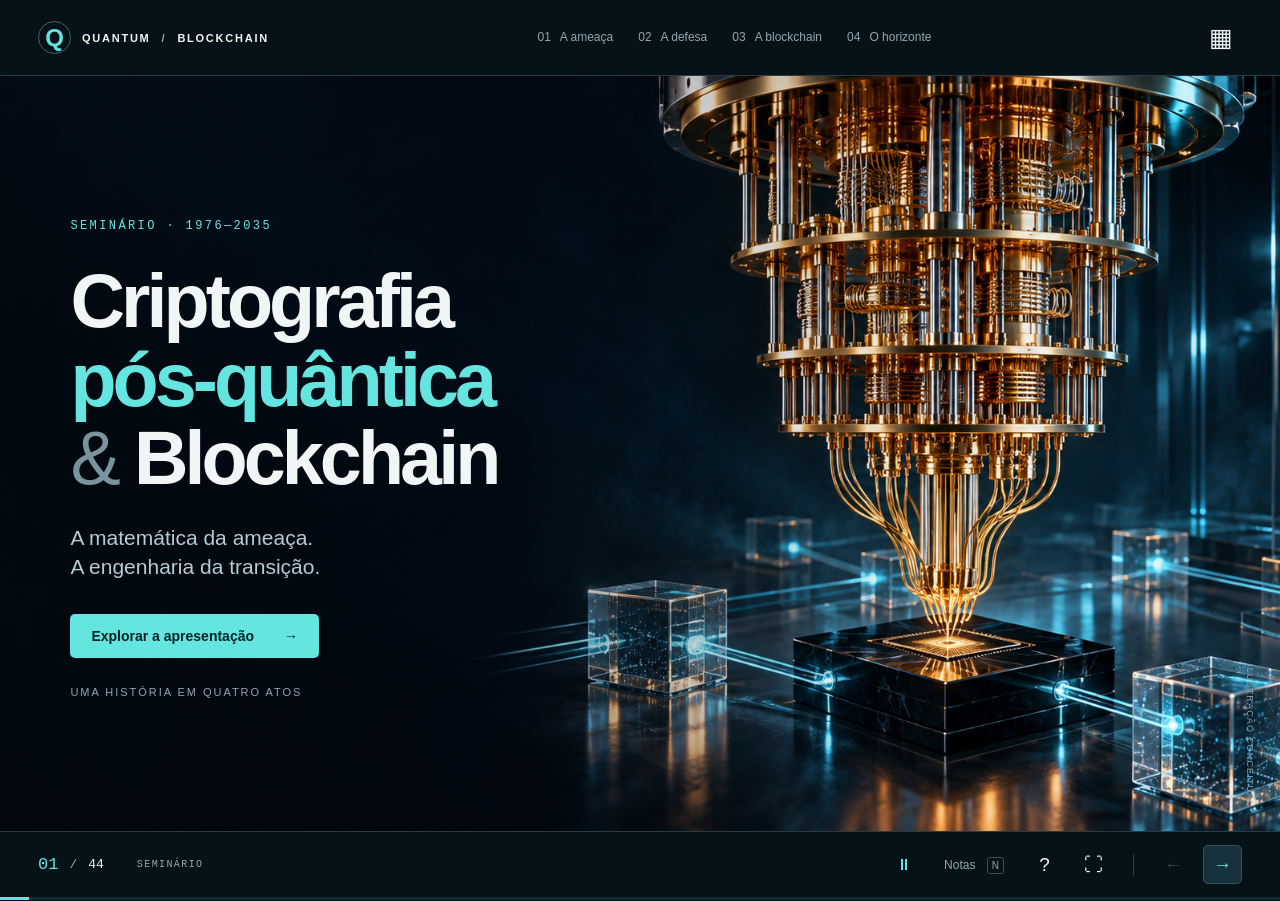
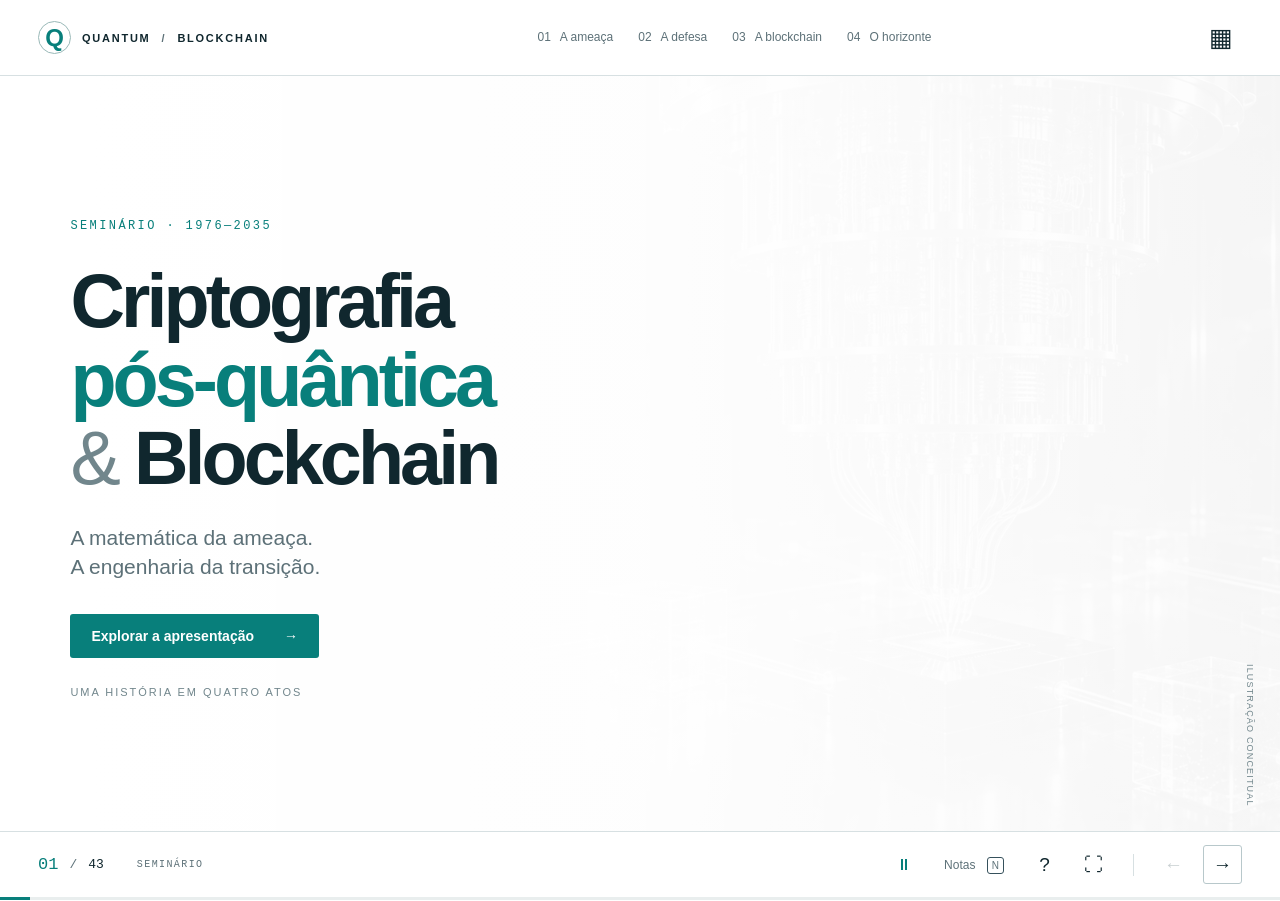
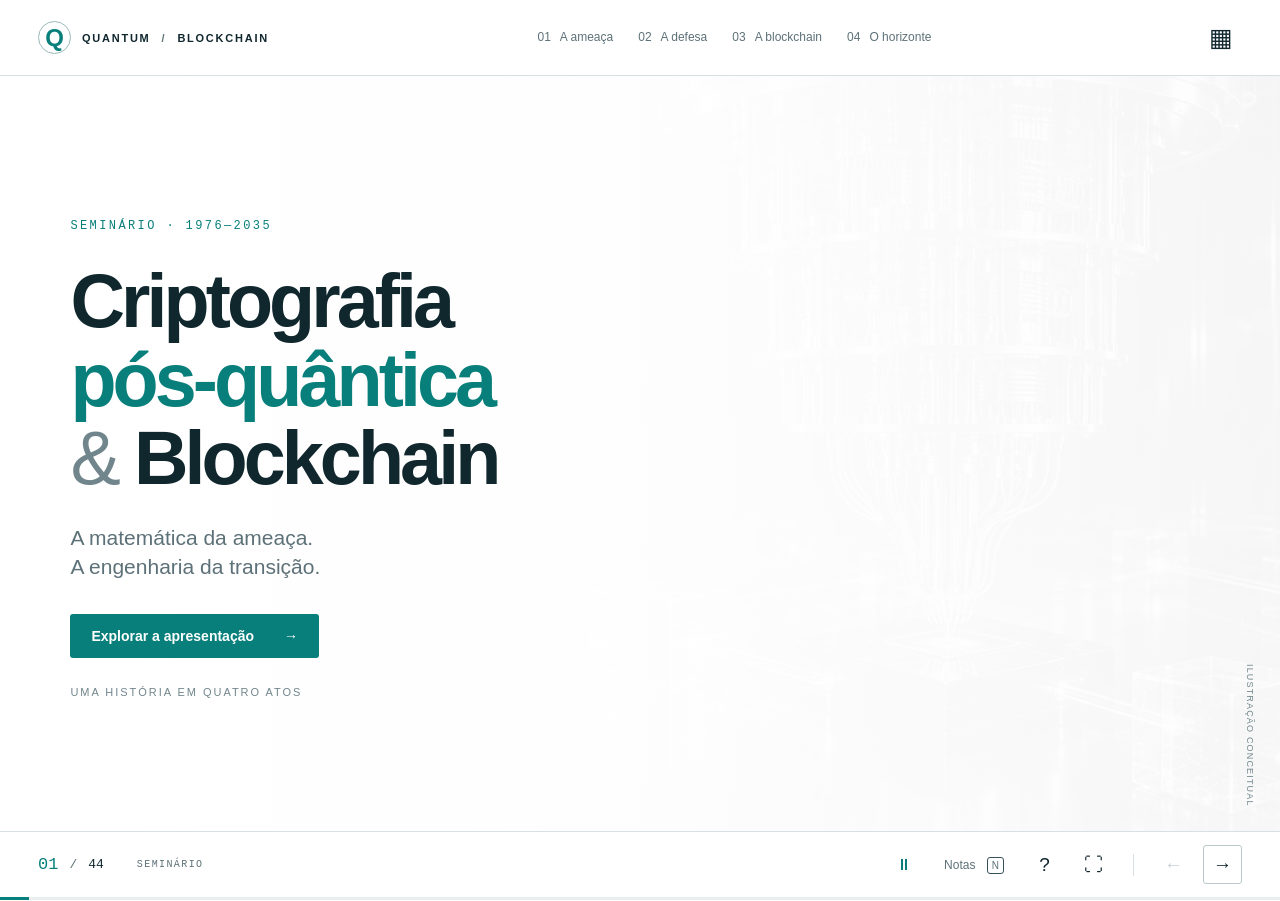
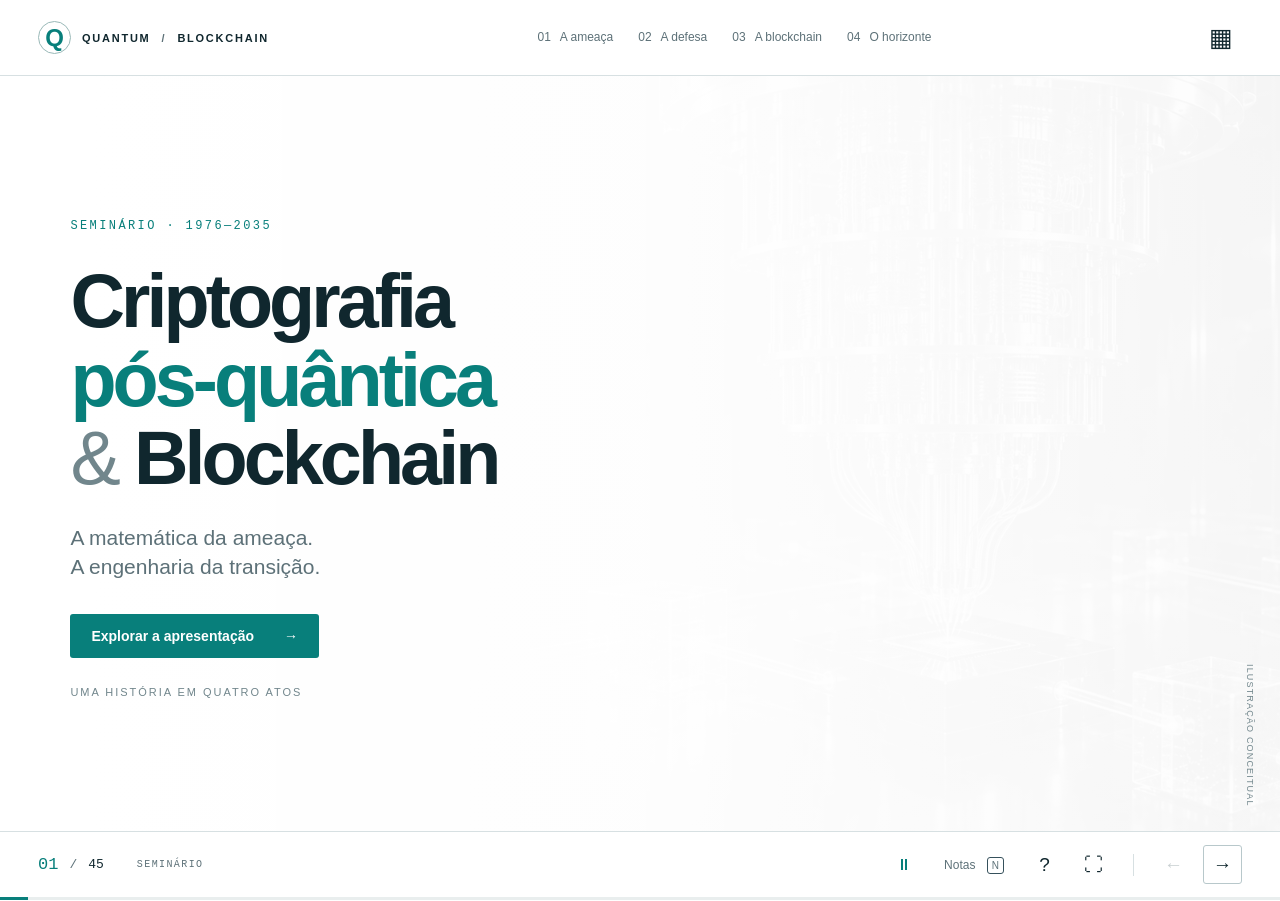
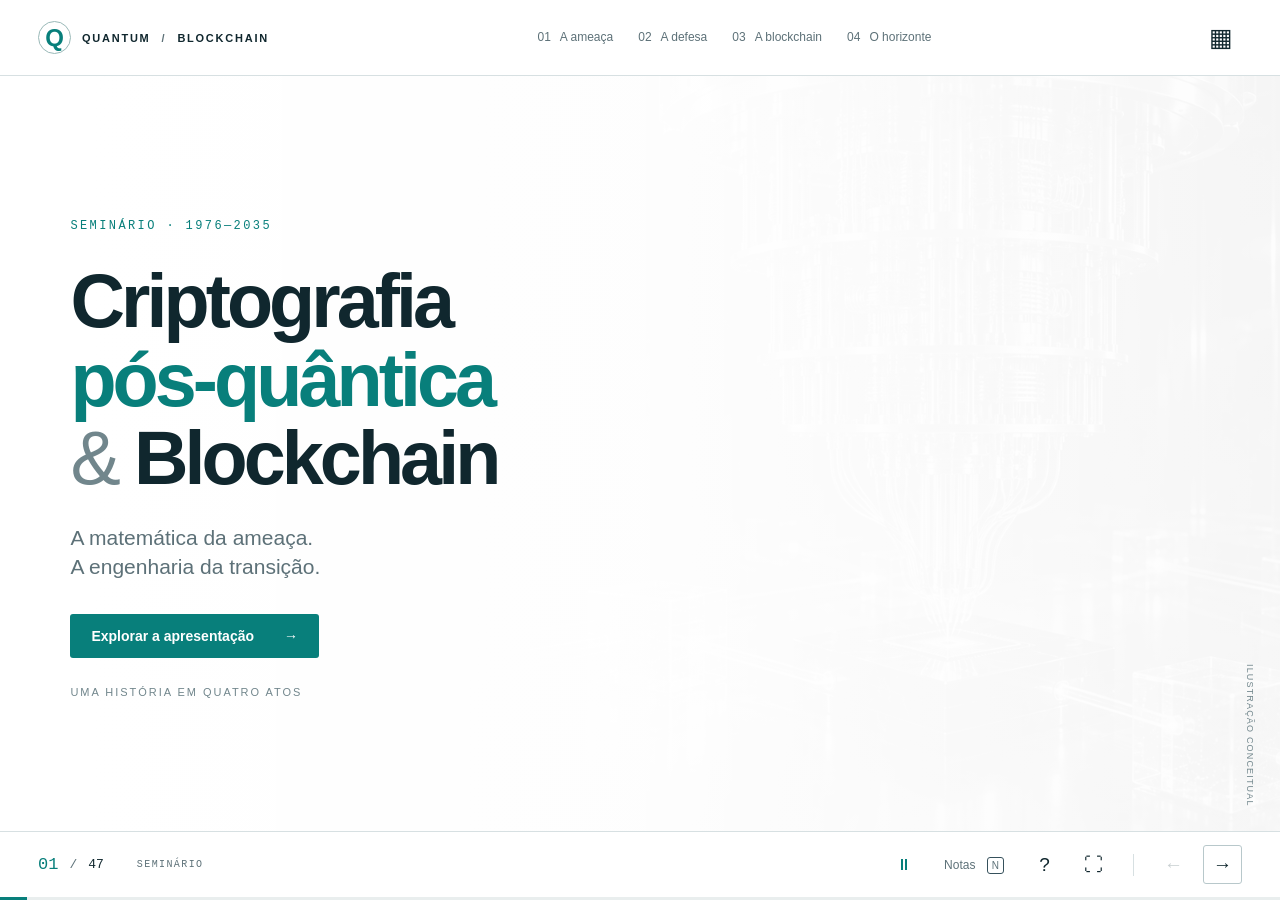
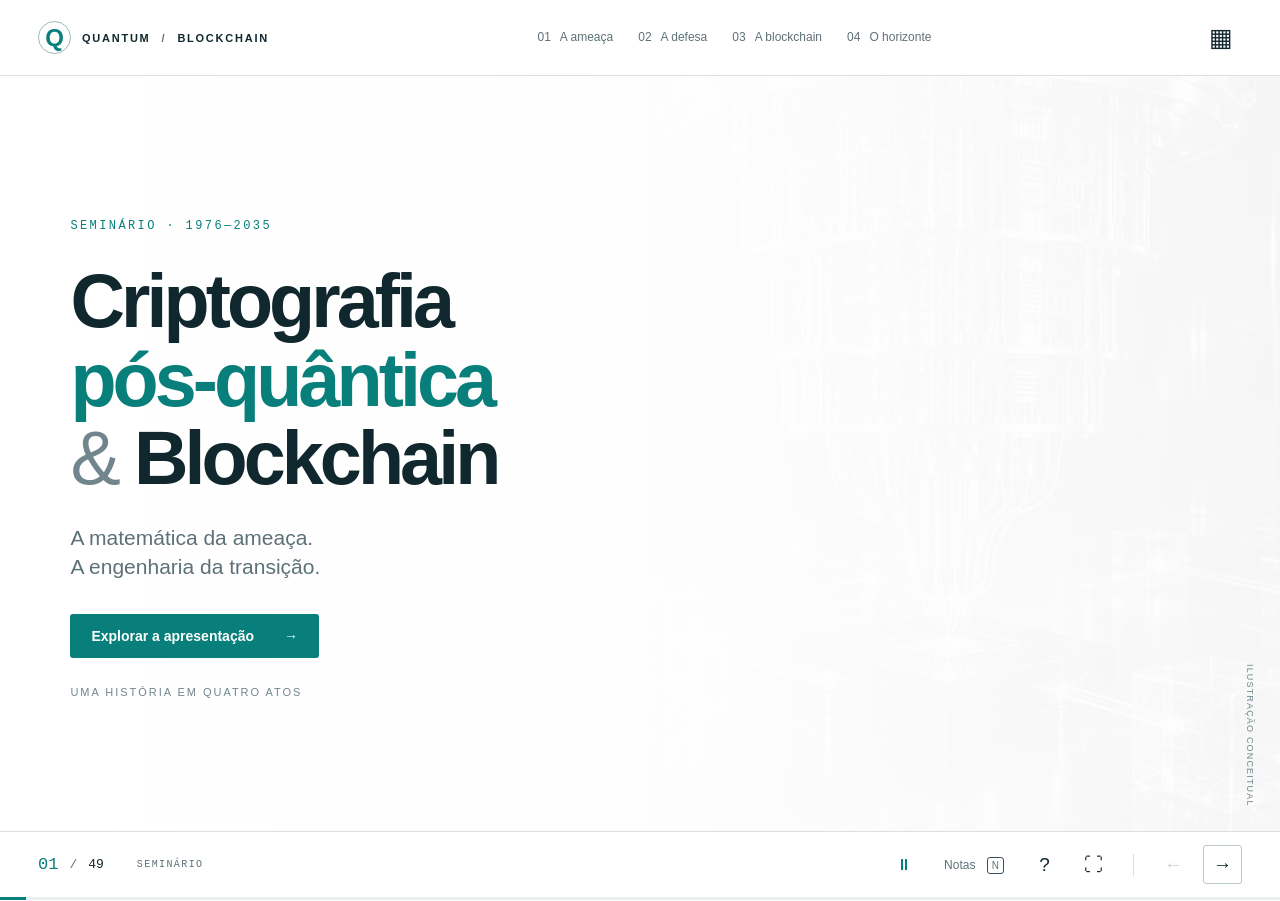
